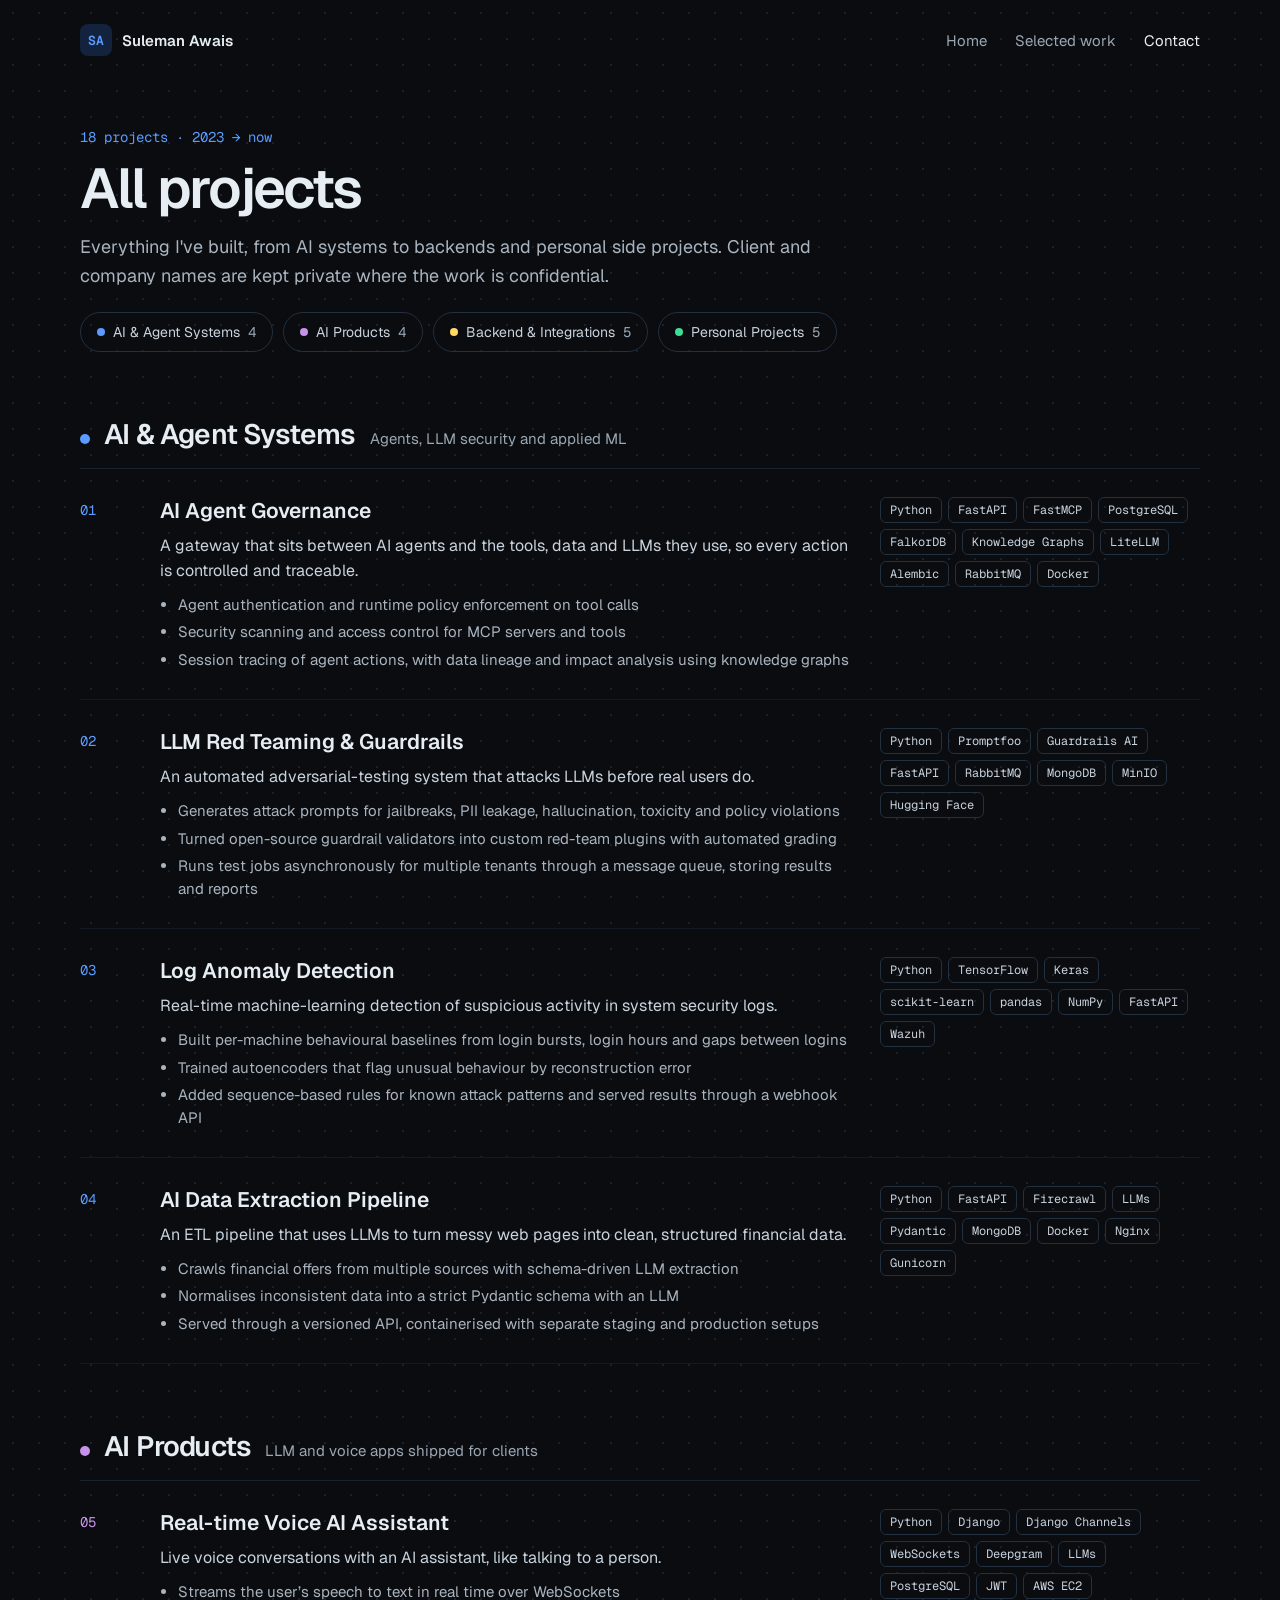
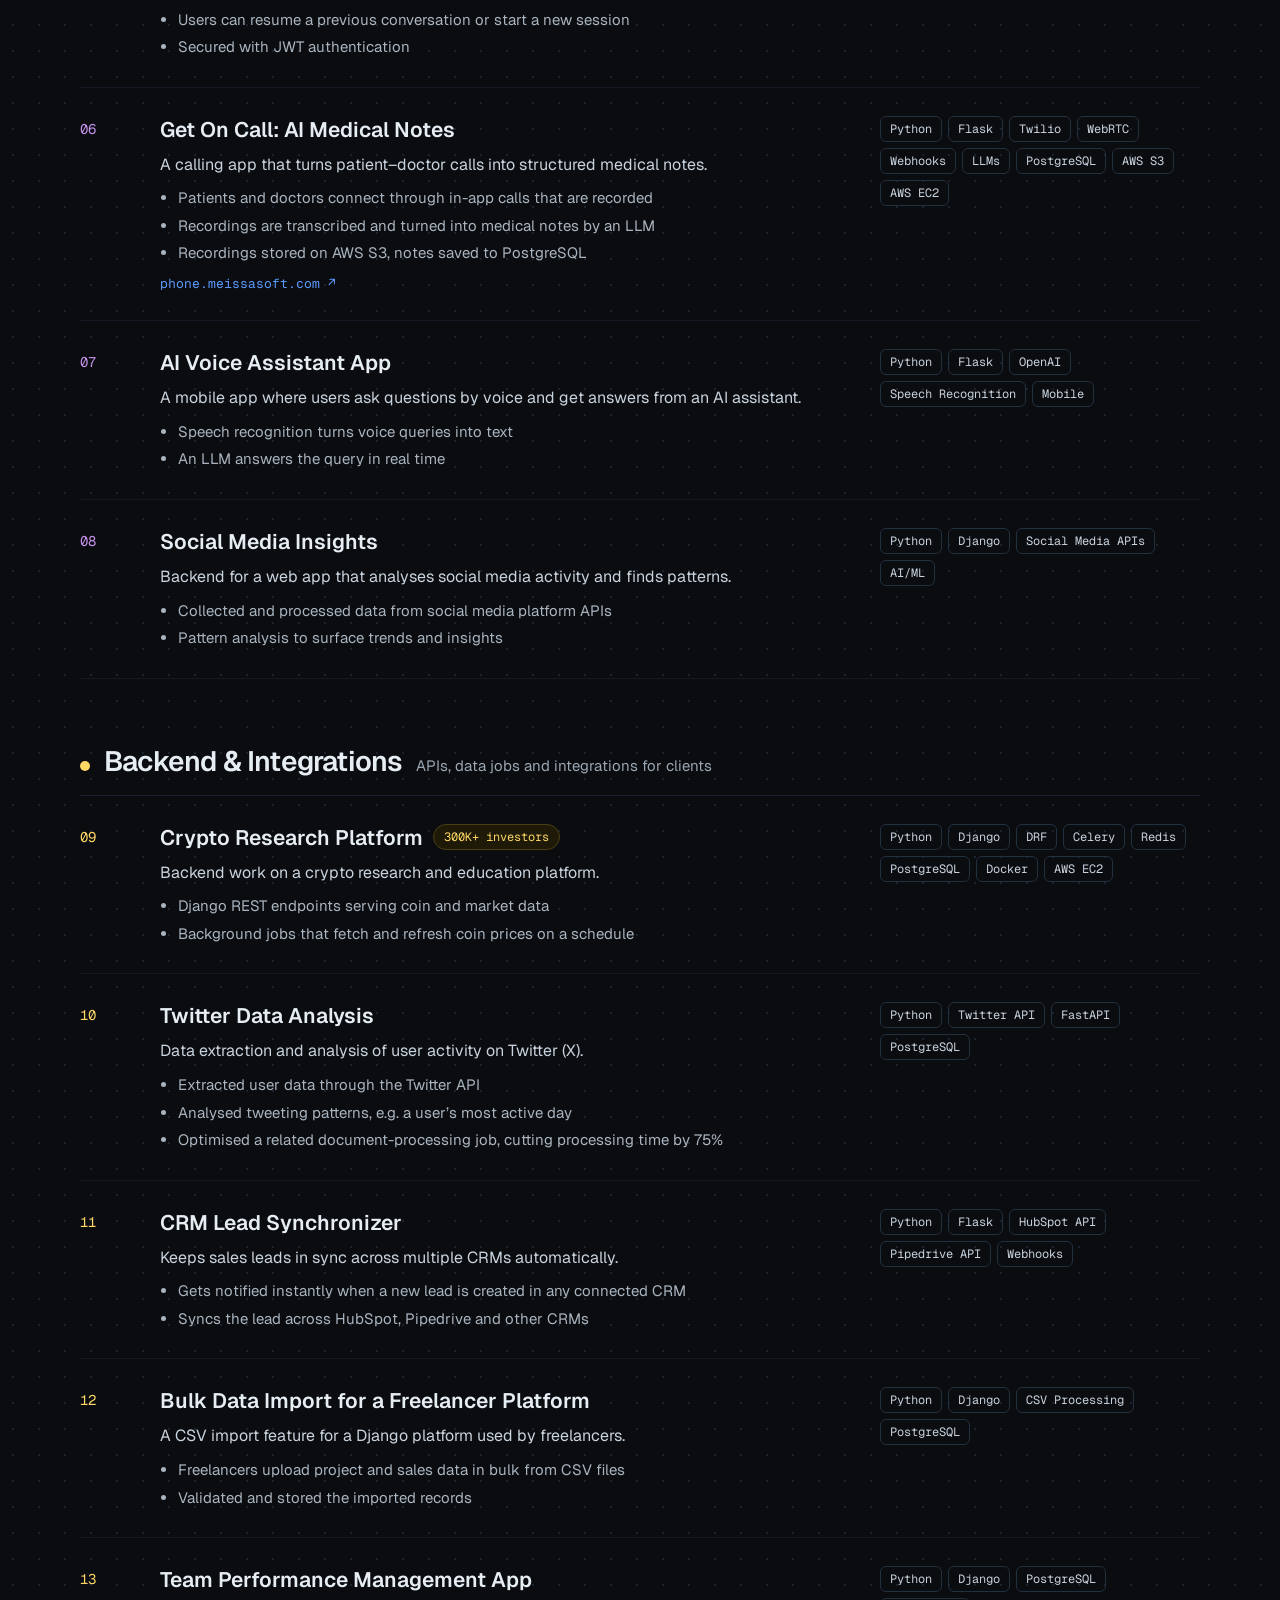
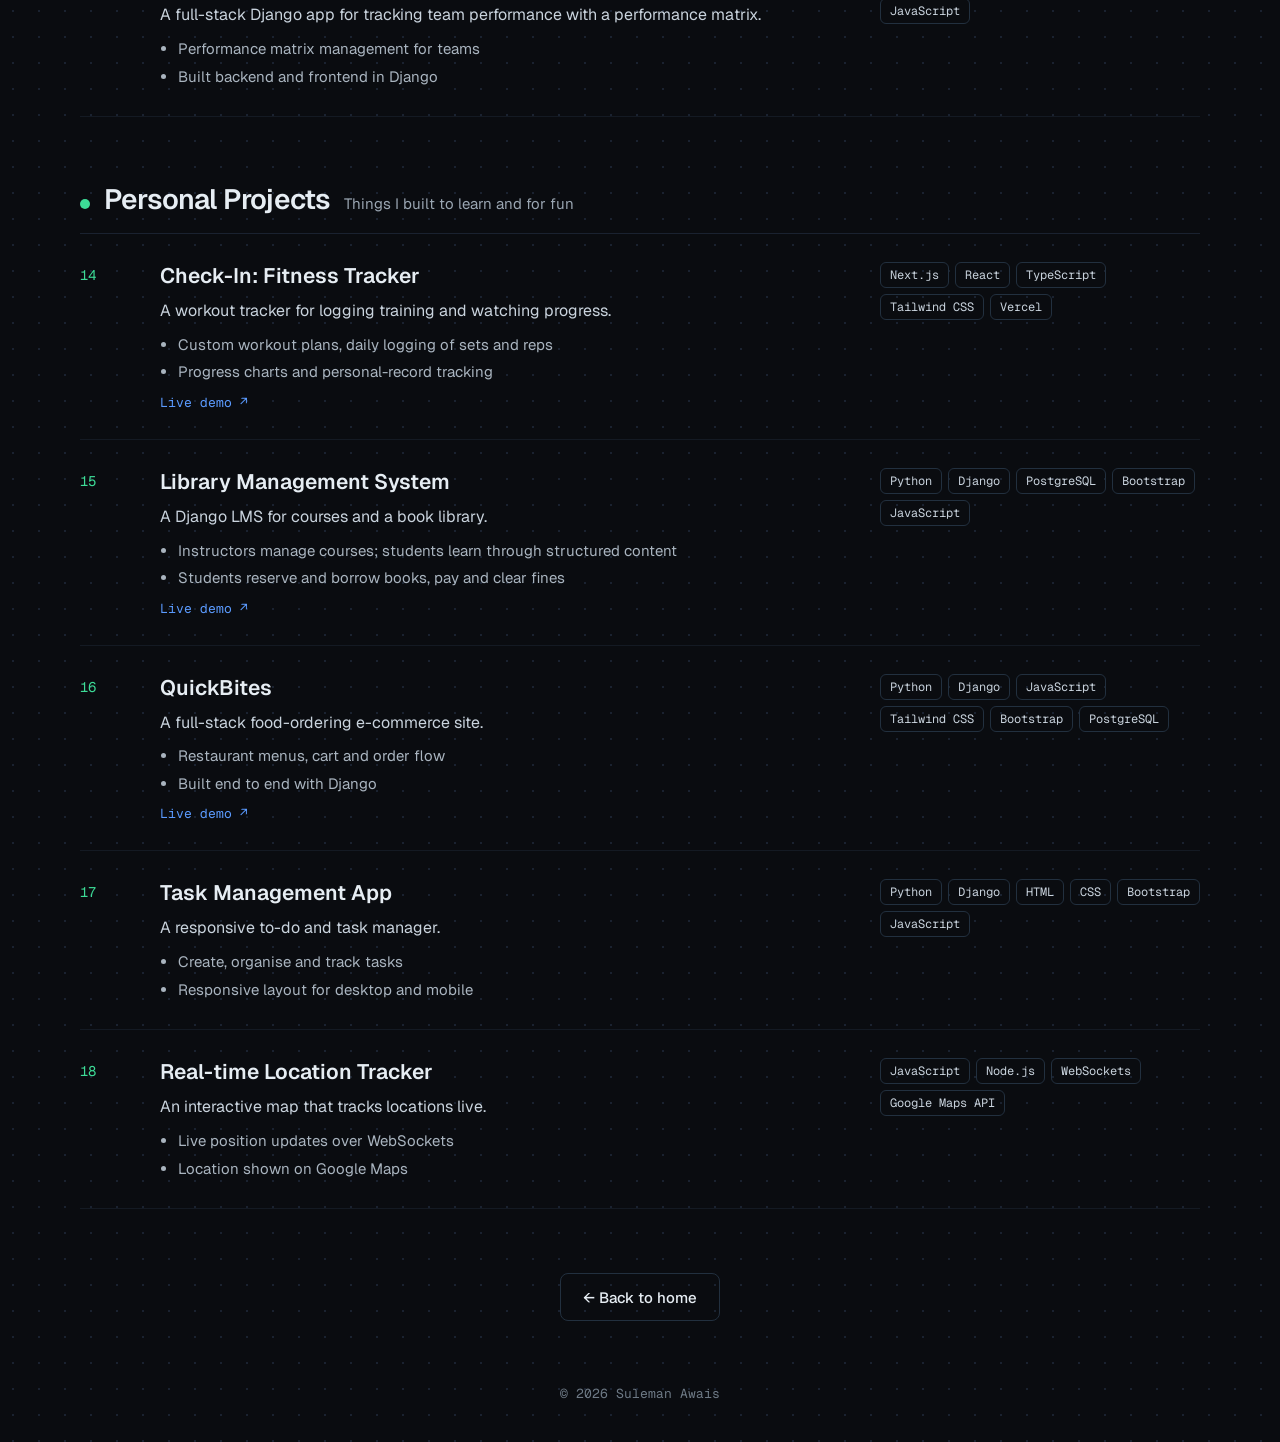
==== projects.html @ 4d14f881 "Redesign portfolio: Python Developer & AI Engineer" ====
<!doctype html>
<html lang="en">
<head>
<meta charset="utf-8">
<meta name="viewport" content="width=device-width, initial-scale=1">
<title>All projects — Suleman Awais</title>
<meta name="description" content="Every project Suleman Awais has built: AI agents, LLM security, Python backends and personal projects.">
<meta property="og:title" content="All projects — Suleman Awais">
<meta property="og:description" content="Every project Suleman Awais has built: AI agents, LLM security, Python backends and personal projects.">
<meta property="og:type" content="website">
<meta name="theme-color" content="#0A0C10">
<link rel="icon" href="favicon.svg" type="image/svg+xml">
<link rel="preconnect" href="https://fonts.googleapis.com">
<link rel="preconnect" href="https://fonts.gstatic.com" crossorigin>
<link href="https://fonts.googleapis.com/css2?family=Geist:wght@400;500;600;700&family=Geist+Mono:wght@400;500&display=swap" rel="stylesheet">
<link rel="stylesheet" href="styles.css">
</head>
<body>
<header class="wrap nav">
<a class="brand" href="index.html"><span class="logo">SA</span>Suleman Awais</a>
<nav class="nav-links" aria-label="Main"><a href="index.html">Home</a><a href="index.html#work">Selected work</a><a class="hl" href="index.html#contact">Contact</a></nav>
</header>
<main>
<div class="wrap ph">
<div class="mono b" style="font-size:14px">18 projects · 2023 → now</div>
<h1>All projects</h1>
<p class="lead">Everything I've built, from AI systems to backends and personal side projects. Client and company names are kept private where the work is confidential.</p>
<div class="jump"><a href="#ai-systems"><span class="dot" style="background:#5B9BFF"></span>AI &amp; Agent Systems <span class="mono" style="color:#9AA6B2">4</span></a><a href="#ai-products"><span class="dot" style="background:#C792EA"></span>AI Products <span class="mono" style="color:#9AA6B2">4</span></a><a href="#backend"><span class="dot" style="background:#FFD866"></span>Backend &amp; Integrations <span class="mono" style="color:#9AA6B2">5</span></a><a href="#personal"><span class="dot" style="background:#3DDC97"></span>Personal Projects <span class="mono" style="color:#9AA6B2">5</span></a></div>
</div>
<section id="ai-systems" class="wrap group"><div class="group-head"><span class="dot" style="background:#5B9BFF;width:10px;height:10px"></span><h2>AI &amp; Agent Systems</h2><span>Agents, LLM security and applied ML</span></div><article class="prow"><span class="pnum" style="color:#5B9BFF">01</span><div class="pbody"><div class="ptitle"><h3>AI Agent Governance</h3></div><p class="pdef">A gateway that sits between AI agents and the tools, data and LLMs they use, so every action is controlled and traceable.</p><ul><li>Agent authentication and runtime policy enforcement on tool calls</li><li>Security scanning and access control for MCP servers and tools</li><li>Session tracing of agent actions, with data lineage and impact analysis using knowledge graphs</li></ul></div><div class="pstack"><span class="tag">Python</span><span class="tag">FastAPI</span><span class="tag">FastMCP</span><span class="tag">PostgreSQL</span><span class="tag">FalkorDB</span><span class="tag">Knowledge Graphs</span><span class="tag">LiteLLM</span><span class="tag">Alembic</span><span class="tag">RabbitMQ</span><span class="tag">Docker</span></div></article><article class="prow"><span class="pnum" style="color:#5B9BFF">02</span><div class="pbody"><div class="ptitle"><h3>LLM Red Teaming &amp; Guardrails</h3></div><p class="pdef">An automated adversarial-testing system that attacks LLMs before real users do.</p><ul><li>Generates attack prompts for jailbreaks, PII leakage, hallucination, toxicity and policy violations</li><li>Turned open-source guardrail validators into custom red-team plugins with automated grading</li><li>Runs test jobs asynchronously for multiple tenants through a message queue, storing results and reports</li></ul></div><div class="pstack"><span class="tag">Python</span><span class="tag">Promptfoo</span><span class="tag">Guardrails AI</span><span class="tag">FastAPI</span><span class="tag">RabbitMQ</span><span class="tag">MongoDB</span><span class="tag">MinIO</span><span class="tag">Hugging Face</span></div></article><article class="prow"><span class="pnum" style="color:#5B9BFF">03</span><div class="pbody"><div class="ptitle"><h3>Log Anomaly Detection</h3></div><p class="pdef">Real-time machine-learning detection of suspicious activity in system security logs.</p><ul><li>Built per-machine behavioural baselines from login bursts, login hours and gaps between logins</li><li>Trained autoencoders that flag unusual behaviour by reconstruction error</li><li>Added sequence-based rules for known attack patterns and served results through a webhook API</li></ul></div><div class="pstack"><span class="tag">Python</span><span class="tag">TensorFlow</span><span class="tag">Keras</span><span class="tag">scikit-learn</span><span class="tag">pandas</span><span class="tag">NumPy</span><span class="tag">FastAPI</span><span class="tag">Wazuh</span></div></article><article class="prow"><span class="pnum" style="color:#5B9BFF">04</span><div class="pbody"><div class="ptitle"><h3>AI Data Extraction Pipeline</h3></div><p class="pdef">An ETL pipeline that uses LLMs to turn messy web pages into clean, structured financial data.</p><ul><li>Crawls financial offers from multiple sources with schema-driven LLM extraction</li><li>Normalises inconsistent data into a strict Pydantic schema with an LLM</li><li>Served through a versioned API, containerised with separate staging and production setups</li></ul></div><div class="pstack"><span class="tag">Python</span><span class="tag">FastAPI</span><span class="tag">Firecrawl</span><span class="tag">LLMs</span><span class="tag">Pydantic</span><span class="tag">MongoDB</span><span class="tag">Docker</span><span class="tag">Nginx</span><span class="tag">Gunicorn</span></div></article></section><section id="ai-products" class="wrap group"><div class="group-head"><span class="dot" style="background:#C792EA;width:10px;height:10px"></span><h2>AI Products</h2><span>LLM and voice apps shipped for clients</span></div><article class="prow"><span class="pnum" style="color:#C792EA">05</span><div class="pbody"><div class="ptitle"><h3>Real-time Voice AI Assistant</h3></div><p class="pdef">Live voice conversations with an AI assistant, like talking to a person.</p><ul><li>Streams the user’s speech to text in real time over WebSockets</li><li>Users can resume a previous conversation or start a new session</li><li>Secured with JWT authentication</li></ul></div><div class="pstack"><span class="tag">Python</span><span class="tag">Django</span><span class="tag">Django Channels</span><span class="tag">WebSockets</span><span class="tag">Deepgram</span><span class="tag">LLMs</span><span class="tag">PostgreSQL</span><span class="tag">JWT</span><span class="tag">AWS EC2</span></div></article><article class="prow"><span class="pnum" style="color:#C792EA">06</span><div class="pbody"><div class="ptitle"><h3>Get On Call: AI Medical Notes</h3></div><p class="pdef">A calling app that turns patient–doctor calls into structured medical notes.</p><ul><li>Patients and doctors connect through in-app calls that are recorded</li><li>Recordings are transcribed and turned into medical notes by an LLM</li><li>Recordings stored on AWS S3, notes saved to PostgreSQL</li></ul><a class="plink" href="https://phone.meissasoft.com" target="_blank" rel="noopener">phone.meissasoft.com ↗</a></div><div class="pstack"><span class="tag">Python</span><span class="tag">Flask</span><span class="tag">Twilio</span><span class="tag">WebRTC</span><span class="tag">Webhooks</span><span class="tag">LLMs</span><span class="tag">PostgreSQL</span><span class="tag">AWS S3</span><span class="tag">AWS EC2</span></div></article><article class="prow"><span class="pnum" style="color:#C792EA">07</span><div class="pbody"><div class="ptitle"><h3>AI Voice Assistant App</h3></div><p class="pdef">A mobile app where users ask questions by voice and get answers from an AI assistant.</p><ul><li>Speech recognition turns voice queries into text</li><li>An LLM answers the query in real time</li></ul></div><div class="pstack"><span class="tag">Python</span><span class="tag">Flask</span><span class="tag">OpenAI</span><span class="tag">Speech Recognition</span><span class="tag">Mobile</span></div></article><article class="prow"><span class="pnum" style="color:#C792EA">08</span><div class="pbody"><div class="ptitle"><h3>Social Media Insights</h3></div><p class="pdef">Backend for a web app that analyses social media activity and finds patterns.</p><ul><li>Collected and processed data from social media platform APIs</li><li>Pattern analysis to surface trends and insights</li></ul></div><div class="pstack"><span class="tag">Python</span><span class="tag">Django</span><span class="tag">Social Media APIs</span><span class="tag">AI/ML</span></div></article></section><section id="backend" class="wrap group"><div class="group-head"><span class="dot" style="background:#FFD866;width:10px;height:10px"></span><h2>Backend &amp; Integrations</h2><span>APIs, data jobs and integrations for clients</span></div><article class="prow"><span class="pnum" style="color:#FFD866">09</span><div class="pbody"><div class="ptitle"><h3>Crypto Research Platform</h3><span class="badge">300K+ investors</span></div><p class="pdef">Backend work on a crypto research and education platform.</p><ul><li>Django REST endpoints serving coin and market data</li><li>Background jobs that fetch and refresh coin prices on a schedule</li></ul></div><div class="pstack"><span class="tag">Python</span><span class="tag">Django</span><span class="tag">DRF</span><span class="tag">Celery</span><span class="tag">Redis</span><span class="tag">PostgreSQL</span><span class="tag">Docker</span><span class="tag">AWS EC2</span></div></article><article class="prow"><span class="pnum" style="color:#FFD866">10</span><div class="pbody"><div class="ptitle"><h3>Twitter Data Analysis</h3></div><p class="pdef">Data extraction and analysis of user activity on Twitter (X).</p><ul><li>Extracted user data through the Twitter API</li><li>Analysed tweeting patterns, e.g. a user’s most active day</li><li>Optimised a related document-processing job, cutting processing time by 75%</li></ul></div><div class="pstack"><span class="tag">Python</span><span class="tag">Twitter API</span><span class="tag">FastAPI</span><span class="tag">PostgreSQL</span></div></article><article class="prow"><span class="pnum" style="color:#FFD866">11</span><div class="pbody"><div class="ptitle"><h3>CRM Lead Synchronizer</h3></div><p class="pdef">Keeps sales leads in sync across multiple CRMs automatically.</p><ul><li>Gets notified instantly when a new lead is created in any connected CRM</li><li>Syncs the lead across HubSpot, Pipedrive and other CRMs</li></ul></div><div class="pstack"><span class="tag">Python</span><span class="tag">Flask</span><span class="tag">HubSpot API</span><span class="tag">Pipedrive API</span><span class="tag">Webhooks</span></div></article><article class="prow"><span class="pnum" style="color:#FFD866">12</span><div class="pbody"><div class="ptitle"><h3>Bulk Data Import for a Freelancer Platform</h3></div><p class="pdef">A CSV import feature for a Django platform used by freelancers.</p><ul><li>Freelancers upload project and sales data in bulk from CSV files</li><li>Validated and stored the imported records</li></ul></div><div class="pstack"><span class="tag">Python</span><span class="tag">Django</span><span class="tag">CSV Processing</span><span class="tag">PostgreSQL</span></div></article><article class="prow"><span class="pnum" style="color:#FFD866">13</span><div class="pbody"><div class="ptitle"><h3>Team Performance Management App</h3></div><p class="pdef">A full-stack Django app for tracking team performance with a performance matrix.</p><ul><li>Performance matrix management for teams</li><li>Built backend and frontend in Django</li></ul></div><div class="pstack"><span class="tag">Python</span><span class="tag">Django</span><span class="tag">PostgreSQL</span><span class="tag">JavaScript</span></div></article></section><section id="personal" class="wrap group"><div class="group-head"><span class="dot" style="background:#3DDC97;width:10px;height:10px"></span><h2>Personal Projects</h2><span>Things I built to learn and for fun</span></div><article class="prow"><span class="pnum" style="color:#3DDC97">14</span><div class="pbody"><div class="ptitle"><h3>Check-In: Fitness Tracker</h3></div><p class="pdef">A workout tracker for logging training and watching progress.</p><ul><li>Custom workout plans, daily logging of sets and reps</li><li>Progress charts and personal-record tracking</li></ul><a class="plink" href="https://suleman-checkin.vercel.app" target="_blank" rel="noopener">Live demo ↗</a></div><div class="pstack"><span class="tag">Next.js</span><span class="tag">React</span><span class="tag">TypeScript</span><span class="tag">Tailwind CSS</span><span class="tag">Vercel</span></div></article><article class="prow"><span class="pnum" style="color:#3DDC97">15</span><div class="pbody"><div class="ptitle"><h3>Library Management System</h3></div><p class="pdef">A Django LMS for courses and a book library.</p><ul><li>Instructors manage courses; students learn through structured content</li><li>Students reserve and borrow books, pay and clear fines</li></ul><a class="plink" href="https://djangolibrarymanagementsystem.pythonanywhere.com" target="_blank" rel="noopener">Live demo ↗</a></div><div class="pstack"><span class="tag">Python</span><span class="tag">Django</span><span class="tag">PostgreSQL</span><span class="tag">Bootstrap</span><span class="tag">JavaScript</span></div></article><article class="prow"><span class="pnum" style="color:#3DDC97">16</span><div class="pbody"><div class="ptitle"><h3>QuickBites</h3></div><p class="pdef">A full-stack food-ordering e-commerce site.</p><ul><li>Restaurant menus, cart and order flow</li><li>Built end to end with Django</li></ul><a class="plink" href="https://sulemanawais1.pythonanywhere.com" target="_blank" rel="noopener">Live demo ↗</a></div><div class="pstack"><span class="tag">Python</span><span class="tag">Django</span><span class="tag">JavaScript</span><span class="tag">Tailwind CSS</span><span class="tag">Bootstrap</span><span class="tag">PostgreSQL</span></div></article><article class="prow"><span class="pnum" style="color:#3DDC97">17</span><div class="pbody"><div class="ptitle"><h3>Task Management App</h3></div><p class="pdef">A responsive to-do and task manager.</p><ul><li>Create, organise and track tasks</li><li>Responsive layout for desktop and mobile</li></ul></div><div class="pstack"><span class="tag">Python</span><span class="tag">Django</span><span class="tag">HTML</span><span class="tag">CSS</span><span class="tag">Bootstrap</span><span class="tag">JavaScript</span></div></article><article class="prow"><span class="pnum" style="color:#3DDC97">18</span><div class="pbody"><div class="ptitle"><h3>Real-time Location Tracker</h3></div><p class="pdef">An interactive map that tracks locations live.</p><ul><li>Live position updates over WebSockets</li><li>Location shown on Google Maps</li></ul></div><div class="pstack"><span class="tag">JavaScript</span><span class="tag">Node.js</span><span class="tag">WebSockets</span><span class="tag">Google Maps API</span></div></article></section>
<div class="wrap center" style="margin:24px auto 64px"><a class="btn" href="index.html">← Back to home</a></div>
</main>
<footer class="foot">© <span id="yr">2026</span> Suleman Awais</footer>
<script>document.getElementById('yr').textContent=new Date().getFullYear()</script>
</body>
</html>
---- styles.css ----
:root{
  --bg:#0A0C10;--panel:#0D1118;--panel-2:#0A0F18;--line:#1A2230;--line-2:#22303F;
  --text:#E6EDF3;--muted:#A9B4BF;--dim:#9AA6B2;
  --blue:#5B9BFF;--blue-2:#3B82F6;--yellow:#FFD866;--green:#3DDC97;--purple:#C792EA;--red:#FF8A8A;
  --mono:'Geist Mono',ui-monospace,monospace;
}
*{box-sizing:border-box}
html{scroll-behavior:smooth}
body{margin:0;background-color:var(--bg);background-image:radial-gradient(#1A2230 1px,transparent 1.2px);background-size:26px 26px;color:var(--text);font-family:Geist,system-ui,-apple-system,sans-serif;-webkit-font-smoothing:antialiased}
a{color:var(--blue);text-decoration:none}a:hover{color:#9DC2FF}
.wrap{max-width:1280px;margin-left:auto;margin-right:auto;padding-left:80px;padding-right:80px}
.mono{font-family:var(--mono)}
h1,h2,h3{margin:0}
p{margin:0}

/* nav */
.nav{display:flex;justify-content:space-between;align-items:center;gap:16px;padding-top:24px;padding-bottom:24px;font-size:15px}
.brand{display:flex;align-items:center;gap:10px;font-weight:600;color:var(--text)}
.brand:hover{color:var(--text)}
.logo{display:inline-flex;width:32px;height:32px;border-radius:8px;background:#13233D;color:var(--blue);align-items:center;justify-content:center;font-family:var(--mono);font-size:13px}
.nav-links{display:flex;gap:28px;flex-wrap:wrap}
.nav-links a{color:var(--dim)}.nav-links a:hover,.nav-links a.hl{color:var(--text)}

/* hero */
.hero{position:relative;overflow:hidden}
.hero-net{position:absolute;left:50%;top:0;width:1280px;height:640px;transform:translateX(-50%);pointer-events:none}
.hero-grid{position:relative;z-index:1;display:grid;grid-template-columns:minmax(0,1fr) 460px;gap:48px;align-items:center;padding-top:56px;padding-bottom:80px}
.hero-text{display:flex;flex-direction:column;gap:22px}
.hello{font-family:var(--mono);font-size:15px;color:var(--dim)}
.hero h1{font-size:64px;line-height:1.02;font-weight:600;letter-spacing:-2.5px}
.lead{font-size:19px;line-height:1.6;color:var(--muted);max-width:560px}
.y{color:var(--yellow)}.b{color:var(--blue)}
.btns{display:flex;flex-wrap:wrap;gap:14px;margin-top:6px}
.btn{display:inline-flex;align-items:center;gap:8px;min-height:48px;padding:0 22px;border-radius:8px;font-size:15px;font-weight:500;border:1px solid var(--line-2);color:var(--text);background:transparent}
.btn:hover{color:var(--text);border-color:#33465C}
.btn.primary{background:var(--blue-2);border-color:var(--blue-2);color:#fff;font-weight:600}
.btn.primary:hover{background:#2F6FD8;color:#fff}
.socials{display:flex;gap:20px;font-family:var(--mono);font-size:14px}
.socials a{color:var(--dim)}.socials a:hover{color:var(--text)}
.hero-art{width:100%;max-width:460px;height:auto;display:block;justify-self:center}

/* sections */
section.block{padding-bottom:88px}
.h2{font-size:34px;font-weight:600;letter-spacing:-1px;margin-bottom:28px}
.panel{border:1px solid var(--line);background:var(--panel);border-radius:18px}

/* what I do */
.do{padding:32px;display:flex;flex-direction:column;gap:28px}
.do-intro{font-size:19px;line-height:1.6;color:#C9D3DD;max-width:900px}
.do-grid{display:grid;grid-template-columns:repeat(4,minmax(0,1fr));gap:24px}
.do-col{display:flex;flex-direction:column;gap:12px}
.do-head{display:flex;align-items:center;gap:10px}
.do-head h3{font-size:17px;font-weight:600}
.ico{width:36px;height:36px;border-radius:9px;display:flex;align-items:center;justify-content:center;flex-shrink:0}
.chips{display:flex;flex-wrap:wrap;gap:6px}
.chip{padding:5px 10px;border-radius:7px;background:#151B24;font-size:13px;color:#D3DBE4}

/* experience */
.tl-row{display:grid;grid-template-columns:220px 24px minmax(0,1fr);gap:20px}
.tl-row+.tl-row{padding-top:0}
.tl-date{font-family:var(--mono);font-size:14px;color:var(--dim);padding-top:3px}
.tl-dot{display:flex;flex-direction:column;align-items:center}
.tl-dot i{width:12px;height:12px;border-radius:50%;margin-top:6px}
.tl-dot b{flex-grow:1;width:1px;background:var(--line-2);margin-top:6px}
.tl-body{display:flex;flex-direction:column;gap:6px;padding-bottom:32px}
.tl-body h3{font-size:20px;font-weight:600}
.tl-body h3 span{color:var(--dim);font-weight:400}
.tl-body p{font-size:16px;line-height:1.6;color:var(--muted)}

/* work cards */
.cards{display:grid;grid-template-columns:repeat(2,minmax(0,1fr));gap:16px}
.card{border:1px solid var(--line);background:var(--panel);border-radius:14px;padding:24px;display:flex;flex-direction:column;gap:12px}
.thumb{height:150px;border-radius:10px;background:var(--panel-2);border:1px solid #161E29;overflow:hidden}
.thumb svg{display:block;width:100%;height:150px}
.card-head{display:flex;justify-content:space-between;align-items:center;gap:12px}
.card h3{font-size:19px;font-weight:600}
.card p{font-size:15px;line-height:1.55;color:var(--muted)}
.badge{flex-shrink:0;padding:4px 10px;border-radius:999px;background:#1F1A08;border:1px solid #4A3F14;font-family:var(--mono);font-size:12px;color:var(--yellow)}
.tags{display:flex;flex-wrap:wrap;gap:6px}
.tag{padding:4px 9px;border:1px solid var(--line-2);border-radius:6px;font-family:var(--mono);font-size:12px;color:#C9D3DD}
.center{display:flex;justify-content:center;margin-top:24px}

/* education */
.edu{padding:28px;display:flex;align-items:center;gap:20px;border-radius:14px}
.edu .ico{width:52px;height:52px;border-radius:12px;background:#13233D}
.edu-body{display:flex;flex-direction:column;gap:4px;flex-grow:1}
.edu-body h3{font-size:20px;font-weight:600}
.edu-body p{font-size:16px;color:var(--muted)}

/* contact */
.contact{padding:40px;display:flex;justify-content:space-between;align-items:center;gap:24px;margin-bottom:64px}
.contact h2{font-size:30px;font-weight:600;letter-spacing:-1px}
.contact-text{display:flex;flex-direction:column;gap:8px}
.contact-text p{font-size:16px;color:var(--muted)}
.contact-text a{font-family:var(--mono);font-size:14px;color:var(--dim)}
footer.foot{padding:0 0 40px;text-align:center;font-family:var(--mono);font-size:13px;color:#6E7A86}

/* projects page */
.ph{padding-top:48px;padding-bottom:40px;display:flex;flex-direction:column;gap:14px}
.ph h1{font-size:56px;line-height:1.05;font-weight:600;letter-spacing:-2px}
.ph .lead{max-width:760px;font-size:18px}
.jump{display:flex;flex-wrap:wrap;gap:10px;margin-top:8px}
.jump a{display:inline-flex;align-items:center;gap:8px;min-height:40px;padding:0 16px;border:1px solid var(--line-2);border-radius:999px;font-size:14px;color:#C9D3DD}
.dot{width:8px;height:8px;border-radius:50%;display:inline-block}
.group{padding-top:24px;padding-bottom:40px}
.group-head{display:flex;align-items:baseline;flex-wrap:wrap;gap:14px;padding-bottom:16px;border-bottom:1px solid var(--line)}
.group-head h2{font-size:28px;font-weight:600;letter-spacing:-.8px}
.group-head span{font-size:15px;color:var(--dim)}
.prow{display:grid;grid-template-columns:56px minmax(0,1fr) 320px;gap:24px;padding:28px 0;border-bottom:1px solid #141A23}
.pnum{font-family:var(--mono);font-size:14px;padding-top:4px}
.pbody{display:flex;flex-direction:column;gap:10px}
.ptitle{display:flex;flex-wrap:wrap;align-items:center;gap:10px}
.ptitle h3{font-size:21px;font-weight:600}
.pdef{font-size:16px;line-height:1.55;color:#C9D3DD}
.pbody ul{margin:0;padding-left:18px;display:flex;flex-direction:column;gap:5px;font-size:15px;line-height:1.5;color:var(--muted)}
.pbody .plink{font-family:var(--mono);font-size:13px}
.pstack{display:flex;flex-wrap:wrap;align-content:flex-start;gap:6px}

/* animations */
.flow{stroke-dasharray:4 8;animation:dash 1.4s linear infinite}
@keyframes dash{to{stroke-dashoffset:-24}}
.orbit{transform-origin:230px 230px;animation:spin 9s linear infinite}
.orbit2{transform-origin:230px 230px;animation:spin 14s linear infinite reverse}
@keyframes spin{to{transform:rotate(360deg)}}
.glow{transform-box:fill-box;transform-origin:center;animation:glow 3s ease-in-out infinite}
@keyframes glow{50%{transform:scale(1.12);opacity:.35}}
.nd{transform-box:fill-box;transform-origin:center;animation:nd 3.4s ease-in-out infinite}
@keyframes nd{50%{transform:scale(1.8);opacity:.4}}
.bar{transform-box:fill-box;transform-origin:center;animation:bar 1.1s ease-in-out infinite}
@keyframes bar{50%{transform:scaleY(.35)}}
.scan{animation:scan 5s linear infinite}
@keyframes scan{to{transform:translateX(480px)}}
.draw{stroke-dasharray:700;stroke-dashoffset:700;animation:draw 5s ease-out infinite}
@keyframes draw{0%{stroke-dashoffset:700}60%,100%{stroke-dashoffset:0}}
.deny{animation:deny 2.2s ease-in-out infinite}
@keyframes deny{50%{opacity:.3}}
.blink{animation:blink 1s steps(1) infinite}
@keyframes blink{50%{opacity:0}}
@media (prefers-reduced-motion:reduce){*{animation:none!important;scroll-behavior:auto!important}.draw{stroke-dashoffset:0}}

/* responsive */
@media (max-width:1024px){
  .wrap{padding-left:40px;padding-right:40px}
  .hero-grid{grid-template-columns:1fr;padding-top:32px}
  .hero-art{max-width:380px}
  .do-grid{grid-template-columns:repeat(2,minmax(0,1fr))}
  .prow{grid-template-columns:44px minmax(0,1fr)}
  .pstack{grid-column:2}
}
@media (max-width:720px){
  .wrap{padding-left:16px;padding-right:16px}
  .nav{flex-direction:column;align-items:flex-start}
  .nav-links{gap:18px}
  .hero h1{font-size:42px;letter-spacing:-1.5px}
  .lead{font-size:17px}
  .hero-net{opacity:.5}
  .h2{font-size:28px}
  .do{padding:20px}
  .do-grid{grid-template-columns:1fr}
  .cards{grid-template-columns:1fr}
  .tl-row{grid-template-columns:16px minmax(0,1fr);gap:14px}
  .tl-date{grid-column:2;order:-1;padding-top:0}
  .tl-dot{grid-row:1 / span 2}
  .contact{flex-direction:column;align-items:flex-start;padding:24px}
  .edu{flex-wrap:wrap;padding:20px}
  .ph h1{font-size:40px}
  .prow{grid-template-columns:1fr;gap:12px}
  .pstack{grid-column:auto}
}
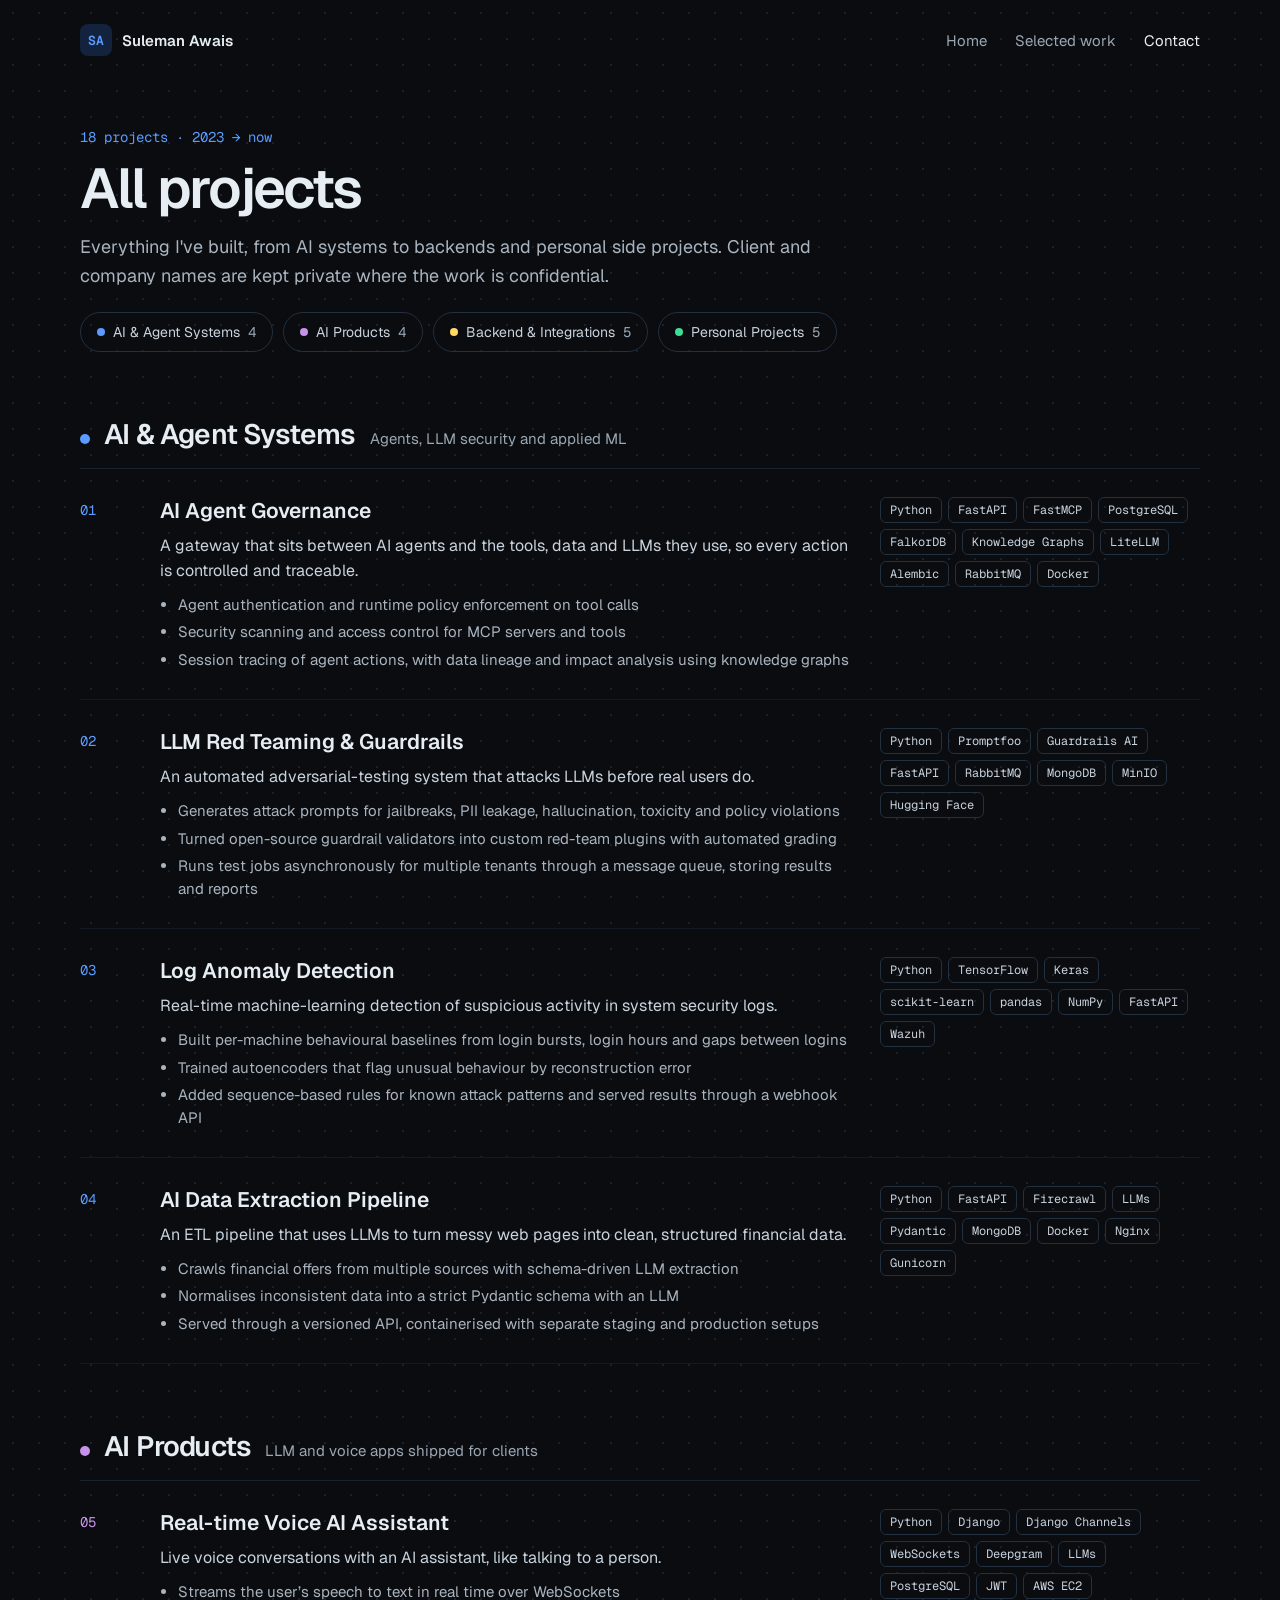
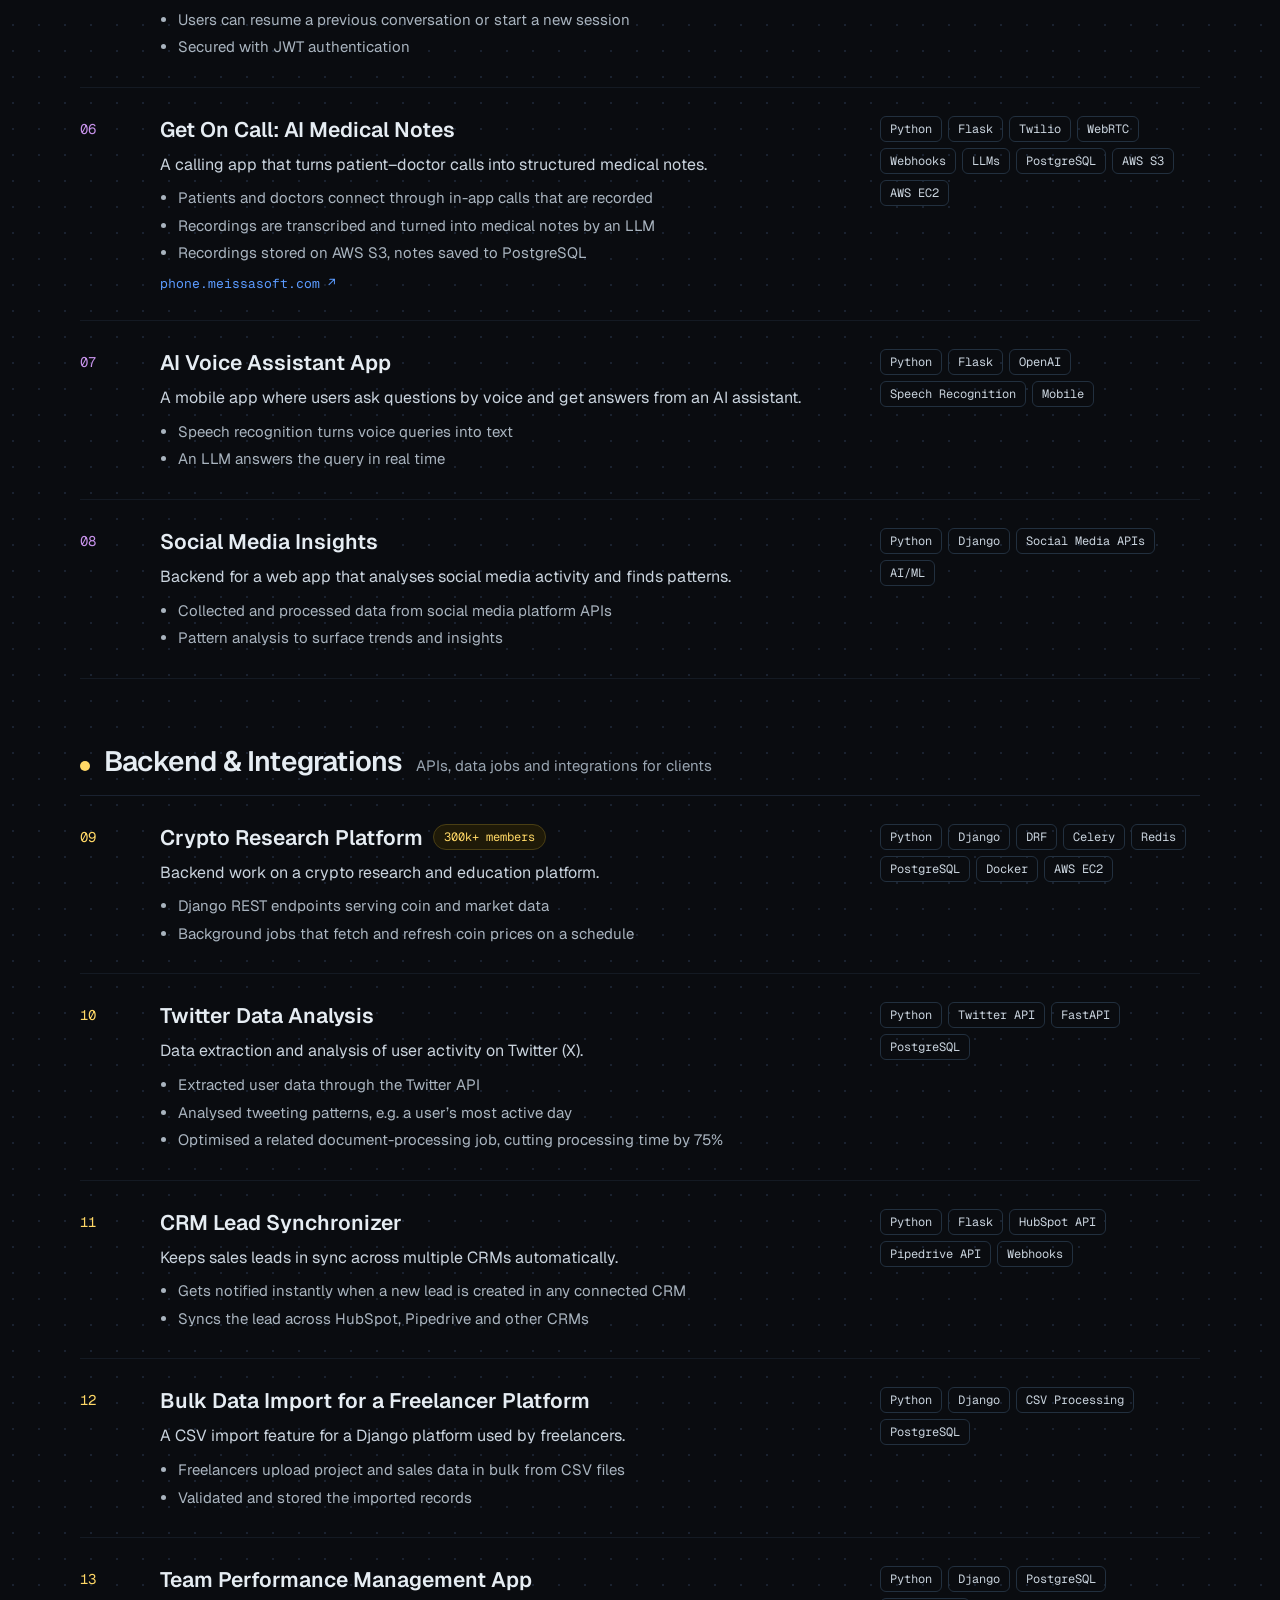
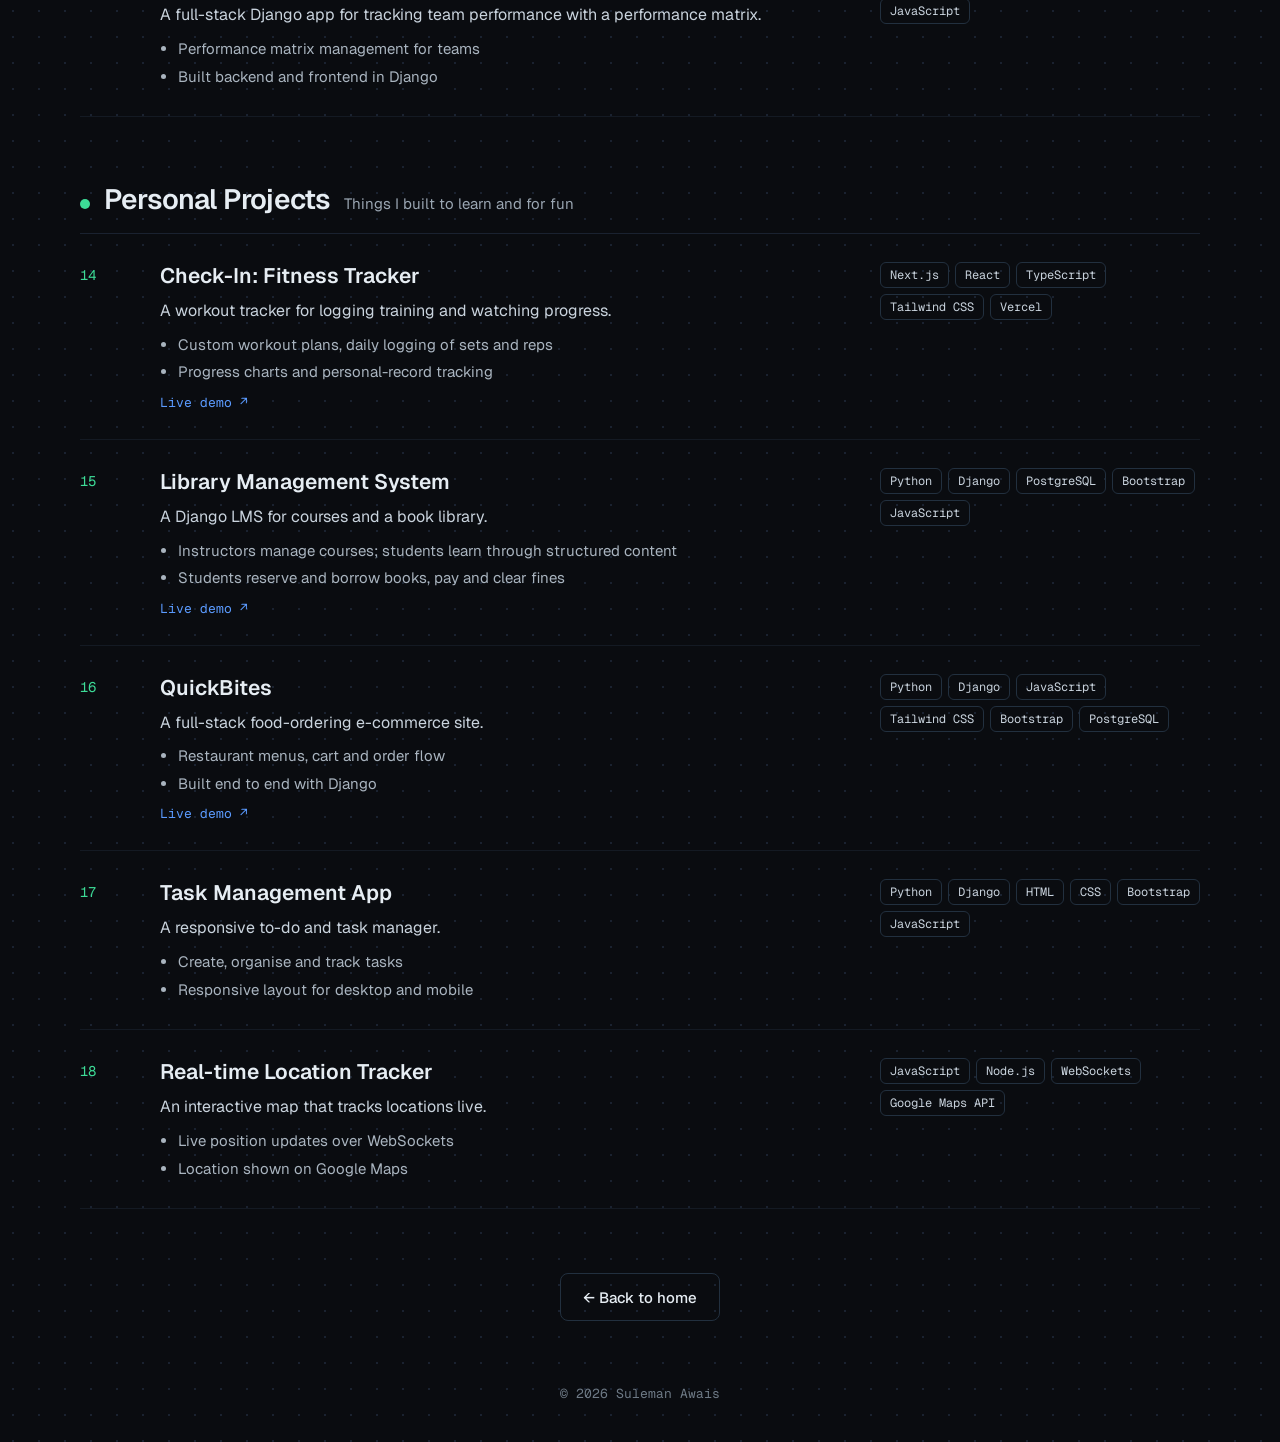
==== commit 564f143e: "Fix crypto platform badge: 300k+ members" ====
--- a/projects.html
+++ b/projects.html
@@ -27,7 +27,7 @@
 <p class="lead">Everything I've built, from AI systems to backends and personal side projects. Client and company names are kept private where the work is confidential.</p>
 <div class="jump"><a href="#ai-systems"><span class="dot" style="background:#5B9BFF"></span>AI &amp; Agent Systems <span class="mono" style="color:#9AA6B2">4</span></a><a href="#ai-products"><span class="dot" style="background:#C792EA"></span>AI Products <span class="mono" style="color:#9AA6B2">4</span></a><a href="#backend"><span class="dot" style="background:#FFD866"></span>Backend &amp; Integrations <span class="mono" style="color:#9AA6B2">5</span></a><a href="#personal"><span class="dot" style="background:#3DDC97"></span>Personal Projects <span class="mono" style="color:#9AA6B2">5</span></a></div>
 </div>
-<section id="ai-systems" class="wrap group"><div class="group-head"><span class="dot" style="background:#5B9BFF;width:10px;height:10px"></span><h2>AI &amp; Agent Systems</h2><span>Agents, LLM security and applied ML</span></div><article class="prow"><span class="pnum" style="color:#5B9BFF">01</span><div class="pbody"><div class="ptitle"><h3>AI Agent Governance</h3></div><p class="pdef">A gateway that sits between AI agents and the tools, data and LLMs they use, so every action is controlled and traceable.</p><ul><li>Agent authentication and runtime policy enforcement on tool calls</li><li>Security scanning and access control for MCP servers and tools</li><li>Session tracing of agent actions, with data lineage and impact analysis using knowledge graphs</li></ul></div><div class="pstack"><span class="tag">Python</span><span class="tag">FastAPI</span><span class="tag">FastMCP</span><span class="tag">PostgreSQL</span><span class="tag">FalkorDB</span><span class="tag">Knowledge Graphs</span><span class="tag">LiteLLM</span><span class="tag">Alembic</span><span class="tag">RabbitMQ</span><span class="tag">Docker</span></div></article><article class="prow"><span class="pnum" style="color:#5B9BFF">02</span><div class="pbody"><div class="ptitle"><h3>LLM Red Teaming &amp; Guardrails</h3></div><p class="pdef">An automated adversarial-testing system that attacks LLMs before real users do.</p><ul><li>Generates attack prompts for jailbreaks, PII leakage, hallucination, toxicity and policy violations</li><li>Turned open-source guardrail validators into custom red-team plugins with automated grading</li><li>Runs test jobs asynchronously for multiple tenants through a message queue, storing results and reports</li></ul></div><div class="pstack"><span class="tag">Python</span><span class="tag">Promptfoo</span><span class="tag">Guardrails AI</span><span class="tag">FastAPI</span><span class="tag">RabbitMQ</span><span class="tag">MongoDB</span><span class="tag">MinIO</span><span class="tag">Hugging Face</span></div></article><article class="prow"><span class="pnum" style="color:#5B9BFF">03</span><div class="pbody"><div class="ptitle"><h3>Log Anomaly Detection</h3></div><p class="pdef">Real-time machine-learning detection of suspicious activity in system security logs.</p><ul><li>Built per-machine behavioural baselines from login bursts, login hours and gaps between logins</li><li>Trained autoencoders that flag unusual behaviour by reconstruction error</li><li>Added sequence-based rules for known attack patterns and served results through a webhook API</li></ul></div><div class="pstack"><span class="tag">Python</span><span class="tag">TensorFlow</span><span class="tag">Keras</span><span class="tag">scikit-learn</span><span class="tag">pandas</span><span class="tag">NumPy</span><span class="tag">FastAPI</span><span class="tag">Wazuh</span></div></article><article class="prow"><span class="pnum" style="color:#5B9BFF">04</span><div class="pbody"><div class="ptitle"><h3>AI Data Extraction Pipeline</h3></div><p class="pdef">An ETL pipeline that uses LLMs to turn messy web pages into clean, structured financial data.</p><ul><li>Crawls financial offers from multiple sources with schema-driven LLM extraction</li><li>Normalises inconsistent data into a strict Pydantic schema with an LLM</li><li>Served through a versioned API, containerised with separate staging and production setups</li></ul></div><div class="pstack"><span class="tag">Python</span><span class="tag">FastAPI</span><span class="tag">Firecrawl</span><span class="tag">LLMs</span><span class="tag">Pydantic</span><span class="tag">MongoDB</span><span class="tag">Docker</span><span class="tag">Nginx</span><span class="tag">Gunicorn</span></div></article></section><section id="ai-products" class="wrap group"><div class="group-head"><span class="dot" style="background:#C792EA;width:10px;height:10px"></span><h2>AI Products</h2><span>LLM and voice apps shipped for clients</span></div><article class="prow"><span class="pnum" style="color:#C792EA">05</span><div class="pbody"><div class="ptitle"><h3>Real-time Voice AI Assistant</h3></div><p class="pdef">Live voice conversations with an AI assistant, like talking to a person.</p><ul><li>Streams the user’s speech to text in real time over WebSockets</li><li>Users can resume a previous conversation or start a new session</li><li>Secured with JWT authentication</li></ul></div><div class="pstack"><span class="tag">Python</span><span class="tag">Django</span><span class="tag">Django Channels</span><span class="tag">WebSockets</span><span class="tag">Deepgram</span><span class="tag">LLMs</span><span class="tag">PostgreSQL</span><span class="tag">JWT</span><span class="tag">AWS EC2</span></div></article><article class="prow"><span class="pnum" style="color:#C792EA">06</span><div class="pbody"><div class="ptitle"><h3>Get On Call: AI Medical Notes</h3></div><p class="pdef">A calling app that turns patient–doctor calls into structured medical notes.</p><ul><li>Patients and doctors connect through in-app calls that are recorded</li><li>Recordings are transcribed and turned into medical notes by an LLM</li><li>Recordings stored on AWS S3, notes saved to PostgreSQL</li></ul><a class="plink" href="https://phone.meissasoft.com" target="_blank" rel="noopener">phone.meissasoft.com ↗</a></div><div class="pstack"><span class="tag">Python</span><span class="tag">Flask</span><span class="tag">Twilio</span><span class="tag">WebRTC</span><span class="tag">Webhooks</span><span class="tag">LLMs</span><span class="tag">PostgreSQL</span><span class="tag">AWS S3</span><span class="tag">AWS EC2</span></div></article><article class="prow"><span class="pnum" style="color:#C792EA">07</span><div class="pbody"><div class="ptitle"><h3>AI Voice Assistant App</h3></div><p class="pdef">A mobile app where users ask questions by voice and get answers from an AI assistant.</p><ul><li>Speech recognition turns voice queries into text</li><li>An LLM answers the query in real time</li></ul></div><div class="pstack"><span class="tag">Python</span><span class="tag">Flask</span><span class="tag">OpenAI</span><span class="tag">Speech Recognition</span><span class="tag">Mobile</span></div></article><article class="prow"><span class="pnum" style="color:#C792EA">08</span><div class="pbody"><div class="ptitle"><h3>Social Media Insights</h3></div><p class="pdef">Backend for a web app that analyses social media activity and finds patterns.</p><ul><li>Collected and processed data from social media platform APIs</li><li>Pattern analysis to surface trends and insights</li></ul></div><div class="pstack"><span class="tag">Python</span><span class="tag">Django</span><span class="tag">Social Media APIs</span><span class="tag">AI/ML</span></div></article></section><section id="backend" class="wrap group"><div class="group-head"><span class="dot" style="background:#FFD866;width:10px;height:10px"></span><h2>Backend &amp; Integrations</h2><span>APIs, data jobs and integrations for clients</span></div><article class="prow"><span class="pnum" style="color:#FFD866">09</span><div class="pbody"><div class="ptitle"><h3>Crypto Research Platform</h3><span class="badge">300K+ investors</span></div><p class="pdef">Backend work on a crypto research and education platform.</p><ul><li>Django REST endpoints serving coin and market data</li><li>Background jobs that fetch and refresh coin prices on a schedule</li></ul></div><div class="pstack"><span class="tag">Python</span><span class="tag">Django</span><span class="tag">DRF</span><span class="tag">Celery</span><span class="tag">Redis</span><span class="tag">PostgreSQL</span><span class="tag">Docker</span><span class="tag">AWS EC2</span></div></article><article class="prow"><span class="pnum" style="color:#FFD866">10</span><div class="pbody"><div class="ptitle"><h3>Twitter Data Analysis</h3></div><p class="pdef">Data extraction and analysis of user activity on Twitter (X).</p><ul><li>Extracted user data through the Twitter API</li><li>Analysed tweeting patterns, e.g. a user’s most active day</li><li>Optimised a related document-processing job, cutting processing time by 75%</li></ul></div><div class="pstack"><span class="tag">Python</span><span class="tag">Twitter API</span><span class="tag">FastAPI</span><span class="tag">PostgreSQL</span></div></article><article class="prow"><span class="pnum" style="color:#FFD866">11</span><div class="pbody"><div class="ptitle"><h3>CRM Lead Synchronizer</h3></div><p class="pdef">Keeps sales leads in sync across multiple CRMs automatically.</p><ul><li>Gets notified instantly when a new lead is created in any connected CRM</li><li>Syncs the lead across HubSpot, Pipedrive and other CRMs</li></ul></div><div class="pstack"><span class="tag">Python</span><span class="tag">Flask</span><span class="tag">HubSpot API</span><span class="tag">Pipedrive API</span><span class="tag">Webhooks</span></div></article><article class="prow"><span class="pnum" style="color:#FFD866">12</span><div class="pbody"><div class="ptitle"><h3>Bulk Data Import for a Freelancer Platform</h3></div><p class="pdef">A CSV import feature for a Django platform used by freelancers.</p><ul><li>Freelancers upload project and sales data in bulk from CSV files</li><li>Validated and stored the imported records</li></ul></div><div class="pstack"><span class="tag">Python</span><span class="tag">Django</span><span class="tag">CSV Processing</span><span class="tag">PostgreSQL</span></div></article><article class="prow"><span class="pnum" style="color:#FFD866">13</span><div class="pbody"><div class="ptitle"><h3>Team Performance Management App</h3></div><p class="pdef">A full-stack Django app for tracking team performance with a performance matrix.</p><ul><li>Performance matrix management for teams</li><li>Built backend and frontend in Django</li></ul></div><div class="pstack"><span class="tag">Python</span><span class="tag">Django</span><span class="tag">PostgreSQL</span><span class="tag">JavaScript</span></div></article></section><section id="personal" class="wrap group"><div class="group-head"><span class="dot" style="background:#3DDC97;width:10px;height:10px"></span><h2>Personal Projects</h2><span>Things I built to learn and for fun</span></div><article class="prow"><span class="pnum" style="color:#3DDC97">14</span><div class="pbody"><div class="ptitle"><h3>Check-In: Fitness Tracker</h3></div><p class="pdef">A workout tracker for logging training and watching progress.</p><ul><li>Custom workout plans, daily logging of sets and reps</li><li>Progress charts and personal-record tracking</li></ul><a class="plink" href="https://suleman-checkin.vercel.app" target="_blank" rel="noopener">Live demo ↗</a></div><div class="pstack"><span class="tag">Next.js</span><span class="tag">React</span><span class="tag">TypeScript</span><span class="tag">Tailwind CSS</span><span class="tag">Vercel</span></div></article><article class="prow"><span class="pnum" style="color:#3DDC97">15</span><div class="pbody"><div class="ptitle"><h3>Library Management System</h3></div><p class="pdef">A Django LMS for courses and a book library.</p><ul><li>Instructors manage courses; students learn through structured content</li><li>Students reserve and borrow books, pay and clear fines</li></ul><a class="plink" href="https://djangolibrarymanagementsystem.pythonanywhere.com" target="_blank" rel="noopener">Live demo ↗</a></div><div class="pstack"><span class="tag">Python</span><span class="tag">Django</span><span class="tag">PostgreSQL</span><span class="tag">Bootstrap</span><span class="tag">JavaScript</span></div></article><article class="prow"><span class="pnum" style="color:#3DDC97">16</span><div class="pbody"><div class="ptitle"><h3>QuickBites</h3></div><p class="pdef">A full-stack food-ordering e-commerce site.</p><ul><li>Restaurant menus, cart and order flow</li><li>Built end to end with Django</li></ul><a class="plink" href="https://sulemanawais1.pythonanywhere.com" target="_blank" rel="noopener">Live demo ↗</a></div><div class="pstack"><span class="tag">Python</span><span class="tag">Django</span><span class="tag">JavaScript</span><span class="tag">Tailwind CSS</span><span class="tag">Bootstrap</span><span class="tag">PostgreSQL</span></div></article><article class="prow"><span class="pnum" style="color:#3DDC97">17</span><div class="pbody"><div class="ptitle"><h3>Task Management App</h3></div><p class="pdef">A responsive to-do and task manager.</p><ul><li>Create, organise and track tasks</li><li>Responsive layout for desktop and mobile</li></ul></div><div class="pstack"><span class="tag">Python</span><span class="tag">Django</span><span class="tag">HTML</span><span class="tag">CSS</span><span class="tag">Bootstrap</span><span class="tag">JavaScript</span></div></article><article class="prow"><span class="pnum" style="color:#3DDC97">18</span><div class="pbody"><div class="ptitle"><h3>Real-time Location Tracker</h3></div><p class="pdef">An interactive map that tracks locations live.</p><ul><li>Live position updates over WebSockets</li><li>Location shown on Google Maps</li></ul></div><div class="pstack"><span class="tag">JavaScript</span><span class="tag">Node.js</span><span class="tag">WebSockets</span><span class="tag">Google Maps API</span></div></article></section>
+<section id="ai-systems" class="wrap group"><div class="group-head"><span class="dot" style="background:#5B9BFF;width:10px;height:10px"></span><h2>AI &amp; Agent Systems</h2><span>Agents, LLM security and applied ML</span></div><article class="prow"><span class="pnum" style="color:#5B9BFF">01</span><div class="pbody"><div class="ptitle"><h3>AI Agent Governance</h3></div><p class="pdef">A gateway that sits between AI agents and the tools, data and LLMs they use, so every action is controlled and traceable.</p><ul><li>Agent authentication and runtime policy enforcement on tool calls</li><li>Security scanning and access control for MCP servers and tools</li><li>Session tracing of agent actions, with data lineage and impact analysis using knowledge graphs</li></ul></div><div class="pstack"><span class="tag">Python</span><span class="tag">FastAPI</span><span class="tag">FastMCP</span><span class="tag">PostgreSQL</span><span class="tag">FalkorDB</span><span class="tag">Knowledge Graphs</span><span class="tag">LiteLLM</span><span class="tag">Alembic</span><span class="tag">RabbitMQ</span><span class="tag">Docker</span></div></article><article class="prow"><span class="pnum" style="color:#5B9BFF">02</span><div class="pbody"><div class="ptitle"><h3>LLM Red Teaming &amp; Guardrails</h3></div><p class="pdef">An automated adversarial-testing system that attacks LLMs before real users do.</p><ul><li>Generates attack prompts for jailbreaks, PII leakage, hallucination, toxicity and policy violations</li><li>Turned open-source guardrail validators into custom red-team plugins with automated grading</li><li>Runs test jobs asynchronously for multiple tenants through a message queue, storing results and reports</li></ul></div><div class="pstack"><span class="tag">Python</span><span class="tag">Promptfoo</span><span class="tag">Guardrails AI</span><span class="tag">FastAPI</span><span class="tag">RabbitMQ</span><span class="tag">MongoDB</span><span class="tag">MinIO</span><span class="tag">Hugging Face</span></div></article><article class="prow"><span class="pnum" style="color:#5B9BFF">03</span><div class="pbody"><div class="ptitle"><h3>Log Anomaly Detection</h3></div><p class="pdef">Real-time machine-learning detection of suspicious activity in system security logs.</p><ul><li>Built per-machine behavioural baselines from login bursts, login hours and gaps between logins</li><li>Trained autoencoders that flag unusual behaviour by reconstruction error</li><li>Added sequence-based rules for known attack patterns and served results through a webhook API</li></ul></div><div class="pstack"><span class="tag">Python</span><span class="tag">TensorFlow</span><span class="tag">Keras</span><span class="tag">scikit-learn</span><span class="tag">pandas</span><span class="tag">NumPy</span><span class="tag">FastAPI</span><span class="tag">Wazuh</span></div></article><article class="prow"><span class="pnum" style="color:#5B9BFF">04</span><div class="pbody"><div class="ptitle"><h3>AI Data Extraction Pipeline</h3></div><p class="pdef">An ETL pipeline that uses LLMs to turn messy web pages into clean, structured financial data.</p><ul><li>Crawls financial offers from multiple sources with schema-driven LLM extraction</li><li>Normalises inconsistent data into a strict Pydantic schema with an LLM</li><li>Served through a versioned API, containerised with separate staging and production setups</li></ul></div><div class="pstack"><span class="tag">Python</span><span class="tag">FastAPI</span><span class="tag">Firecrawl</span><span class="tag">LLMs</span><span class="tag">Pydantic</span><span class="tag">MongoDB</span><span class="tag">Docker</span><span class="tag">Nginx</span><span class="tag">Gunicorn</span></div></article></section><section id="ai-products" class="wrap group"><div class="group-head"><span class="dot" style="background:#C792EA;width:10px;height:10px"></span><h2>AI Products</h2><span>LLM and voice apps shipped for clients</span></div><article class="prow"><span class="pnum" style="color:#C792EA">05</span><div class="pbody"><div class="ptitle"><h3>Real-time Voice AI Assistant</h3></div><p class="pdef">Live voice conversations with an AI assistant, like talking to a person.</p><ul><li>Streams the user’s speech to text in real time over WebSockets</li><li>Users can resume a previous conversation or start a new session</li><li>Secured with JWT authentication</li></ul></div><div class="pstack"><span class="tag">Python</span><span class="tag">Django</span><span class="tag">Django Channels</span><span class="tag">WebSockets</span><span class="tag">Deepgram</span><span class="tag">LLMs</span><span class="tag">PostgreSQL</span><span class="tag">JWT</span><span class="tag">AWS EC2</span></div></article><article class="prow"><span class="pnum" style="color:#C792EA">06</span><div class="pbody"><div class="ptitle"><h3>Get On Call: AI Medical Notes</h3></div><p class="pdef">A calling app that turns patient–doctor calls into structured medical notes.</p><ul><li>Patients and doctors connect through in-app calls that are recorded</li><li>Recordings are transcribed and turned into medical notes by an LLM</li><li>Recordings stored on AWS S3, notes saved to PostgreSQL</li></ul><a class="plink" href="https://phone.meissasoft.com" target="_blank" rel="noopener">phone.meissasoft.com ↗</a></div><div class="pstack"><span class="tag">Python</span><span class="tag">Flask</span><span class="tag">Twilio</span><span class="tag">WebRTC</span><span class="tag">Webhooks</span><span class="tag">LLMs</span><span class="tag">PostgreSQL</span><span class="tag">AWS S3</span><span class="tag">AWS EC2</span></div></article><article class="prow"><span class="pnum" style="color:#C792EA">07</span><div class="pbody"><div class="ptitle"><h3>AI Voice Assistant App</h3></div><p class="pdef">A mobile app where users ask questions by voice and get answers from an AI assistant.</p><ul><li>Speech recognition turns voice queries into text</li><li>An LLM answers the query in real time</li></ul></div><div class="pstack"><span class="tag">Python</span><span class="tag">Flask</span><span class="tag">OpenAI</span><span class="tag">Speech Recognition</span><span class="tag">Mobile</span></div></article><article class="prow"><span class="pnum" style="color:#C792EA">08</span><div class="pbody"><div class="ptitle"><h3>Social Media Insights</h3></div><p class="pdef">Backend for a web app that analyses social media activity and finds patterns.</p><ul><li>Collected and processed data from social media platform APIs</li><li>Pattern analysis to surface trends and insights</li></ul></div><div class="pstack"><span class="tag">Python</span><span class="tag">Django</span><span class="tag">Social Media APIs</span><span class="tag">AI/ML</span></div></article></section><section id="backend" class="wrap group"><div class="group-head"><span class="dot" style="background:#FFD866;width:10px;height:10px"></span><h2>Backend &amp; Integrations</h2><span>APIs, data jobs and integrations for clients</span></div><article class="prow"><span class="pnum" style="color:#FFD866">09</span><div class="pbody"><div class="ptitle"><h3>Crypto Research Platform</h3><span class="badge">300k+ members</span></div><p class="pdef">Backend work on a crypto research and education platform.</p><ul><li>Django REST endpoints serving coin and market data</li><li>Background jobs that fetch and refresh coin prices on a schedule</li></ul></div><div class="pstack"><span class="tag">Python</span><span class="tag">Django</span><span class="tag">DRF</span><span class="tag">Celery</span><span class="tag">Redis</span><span class="tag">PostgreSQL</span><span class="tag">Docker</span><span class="tag">AWS EC2</span></div></article><article class="prow"><span class="pnum" style="color:#FFD866">10</span><div class="pbody"><div class="ptitle"><h3>Twitter Data Analysis</h3></div><p class="pdef">Data extraction and analysis of user activity on Twitter (X).</p><ul><li>Extracted user data through the Twitter API</li><li>Analysed tweeting patterns, e.g. a user’s most active day</li><li>Optimised a related document-processing job, cutting processing time by 75%</li></ul></div><div class="pstack"><span class="tag">Python</span><span class="tag">Twitter API</span><span class="tag">FastAPI</span><span class="tag">PostgreSQL</span></div></article><article class="prow"><span class="pnum" style="color:#FFD866">11</span><div class="pbody"><div class="ptitle"><h3>CRM Lead Synchronizer</h3></div><p class="pdef">Keeps sales leads in sync across multiple CRMs automatically.</p><ul><li>Gets notified instantly when a new lead is created in any connected CRM</li><li>Syncs the lead across HubSpot, Pipedrive and other CRMs</li></ul></div><div class="pstack"><span class="tag">Python</span><span class="tag">Flask</span><span class="tag">HubSpot API</span><span class="tag">Pipedrive API</span><span class="tag">Webhooks</span></div></article><article class="prow"><span class="pnum" style="color:#FFD866">12</span><div class="pbody"><div class="ptitle"><h3>Bulk Data Import for a Freelancer Platform</h3></div><p class="pdef">A CSV import feature for a Django platform used by freelancers.</p><ul><li>Freelancers upload project and sales data in bulk from CSV files</li><li>Validated and stored the imported records</li></ul></div><div class="pstack"><span class="tag">Python</span><span class="tag">Django</span><span class="tag">CSV Processing</span><span class="tag">PostgreSQL</span></div></article><article class="prow"><span class="pnum" style="color:#FFD866">13</span><div class="pbody"><div class="ptitle"><h3>Team Performance Management App</h3></div><p class="pdef">A full-stack Django app for tracking team performance with a performance matrix.</p><ul><li>Performance matrix management for teams</li><li>Built backend and frontend in Django</li></ul></div><div class="pstack"><span class="tag">Python</span><span class="tag">Django</span><span class="tag">PostgreSQL</span><span class="tag">JavaScript</span></div></article></section><section id="personal" class="wrap group"><div class="group-head"><span class="dot" style="background:#3DDC97;width:10px;height:10px"></span><h2>Personal Projects</h2><span>Things I built to learn and for fun</span></div><article class="prow"><span class="pnum" style="color:#3DDC97">14</span><div class="pbody"><div class="ptitle"><h3>Check-In: Fitness Tracker</h3></div><p class="pdef">A workout tracker for logging training and watching progress.</p><ul><li>Custom workout plans, daily logging of sets and reps</li><li>Progress charts and personal-record tracking</li></ul><a class="plink" href="https://suleman-checkin.vercel.app" target="_blank" rel="noopener">Live demo ↗</a></div><div class="pstack"><span class="tag">Next.js</span><span class="tag">React</span><span class="tag">TypeScript</span><span class="tag">Tailwind CSS</span><span class="tag">Vercel</span></div></article><article class="prow"><span class="pnum" style="color:#3DDC97">15</span><div class="pbody"><div class="ptitle"><h3>Library Management System</h3></div><p class="pdef">A Django LMS for courses and a book library.</p><ul><li>Instructors manage courses; students learn through structured content</li><li>Students reserve and borrow books, pay and clear fines</li></ul><a class="plink" href="https://djangolibrarymanagementsystem.pythonanywhere.com" target="_blank" rel="noopener">Live demo ↗</a></div><div class="pstack"><span class="tag">Python</span><span class="tag">Django</span><span class="tag">PostgreSQL</span><span class="tag">Bootstrap</span><span class="tag">JavaScript</span></div></article><article class="prow"><span class="pnum" style="color:#3DDC97">16</span><div class="pbody"><div class="ptitle"><h3>QuickBites</h3></div><p class="pdef">A full-stack food-ordering e-commerce site.</p><ul><li>Restaurant menus, cart and order flow</li><li>Built end to end with Django</li></ul><a class="plink" href="https://sulemanawais1.pythonanywhere.com" target="_blank" rel="noopener">Live demo ↗</a></div><div class="pstack"><span class="tag">Python</span><span class="tag">Django</span><span class="tag">JavaScript</span><span class="tag">Tailwind CSS</span><span class="tag">Bootstrap</span><span class="tag">PostgreSQL</span></div></article><article class="prow"><span class="pnum" style="color:#3DDC97">17</span><div class="pbody"><div class="ptitle"><h3>Task Management App</h3></div><p class="pdef">A responsive to-do and task manager.</p><ul><li>Create, organise and track tasks</li><li>Responsive layout for desktop and mobile</li></ul></div><div class="pstack"><span class="tag">Python</span><span class="tag">Django</span><span class="tag">HTML</span><span class="tag">CSS</span><span class="tag">Bootstrap</span><span class="tag">JavaScript</span></div></article><article class="prow"><span class="pnum" style="color:#3DDC97">18</span><div class="pbody"><div class="ptitle"><h3>Real-time Location Tracker</h3></div><p class="pdef">An interactive map that tracks locations live.</p><ul><li>Live position updates over WebSockets</li><li>Location shown on Google Maps</li></ul></div><div class="pstack"><span class="tag">JavaScript</span><span class="tag">Node.js</span><span class="tag">WebSockets</span><span class="tag">Google Maps API</span></div></article></section>
 <div class="wrap center" style="margin:24px auto 64px"><a class="btn" href="index.html">← Back to home</a></div>
 </main>
 <footer class="foot">© <span id="yr">2026</span> Suleman Awais</footer>
